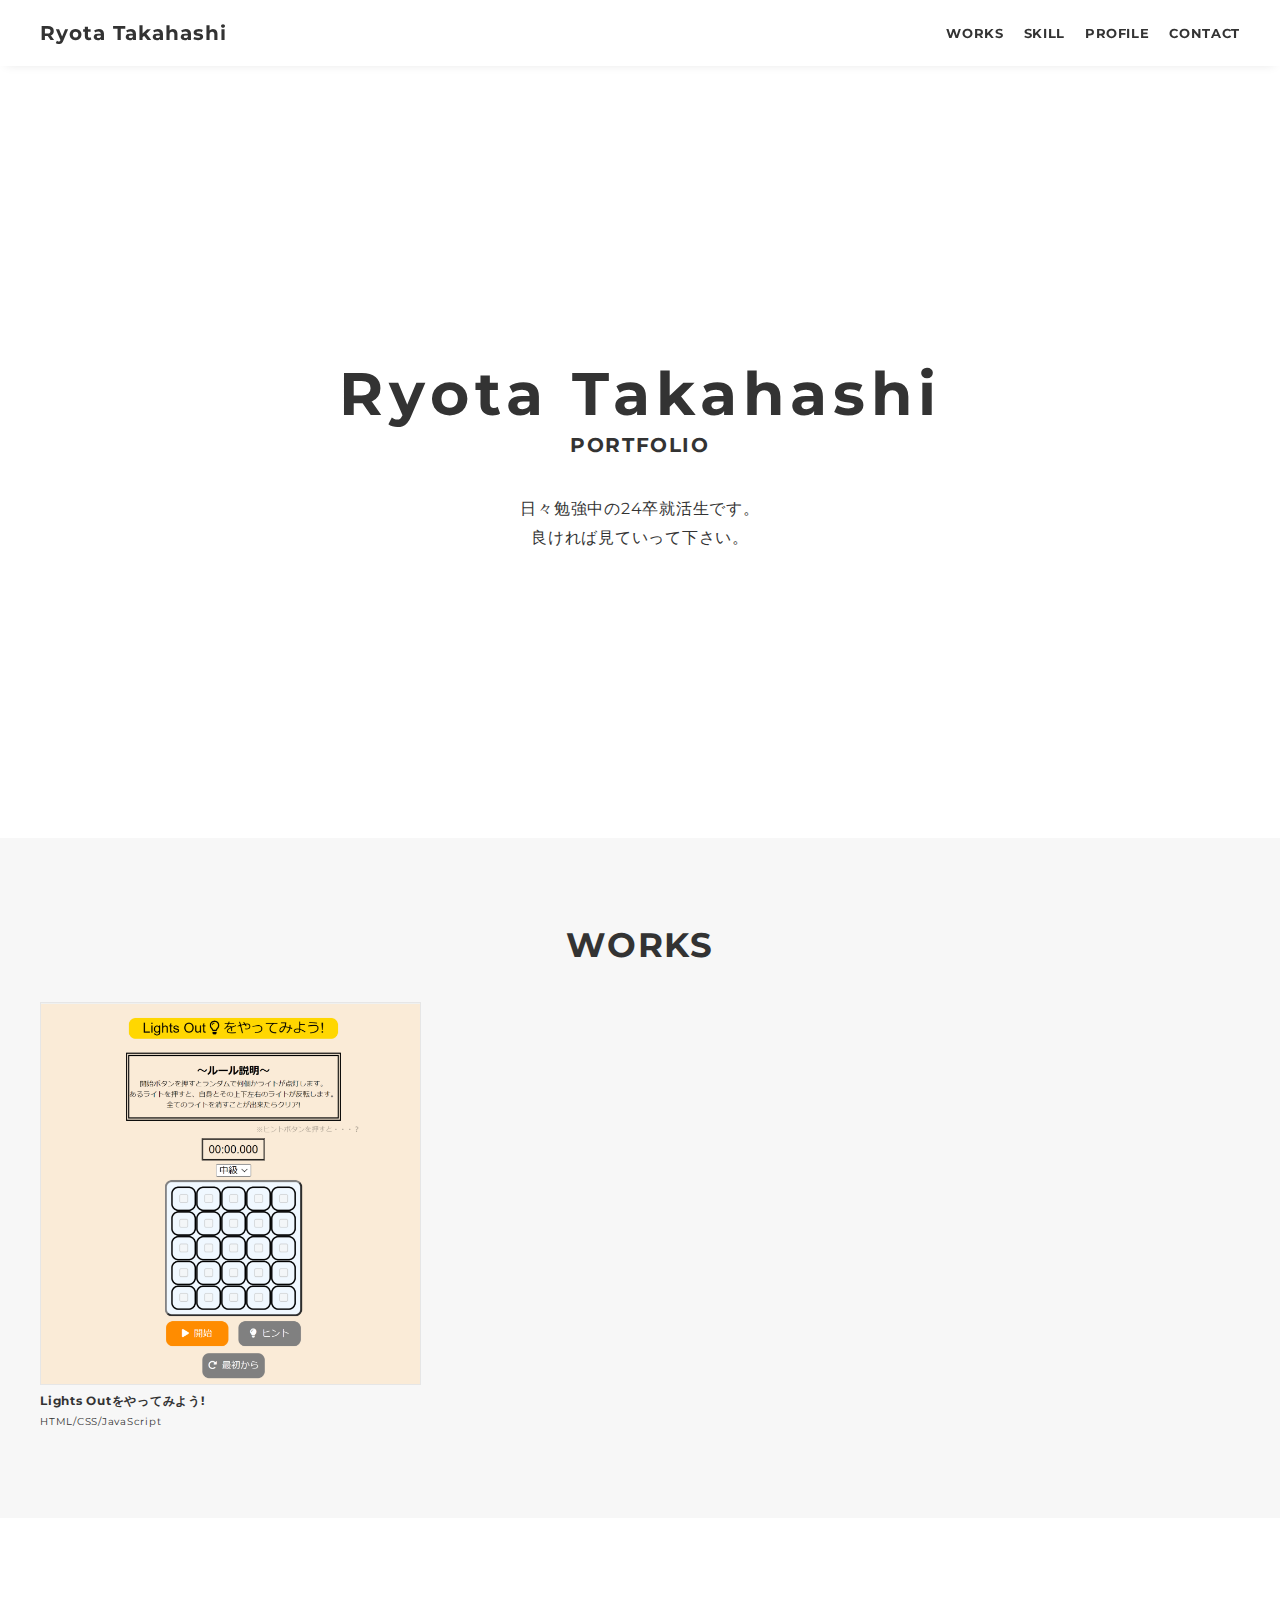
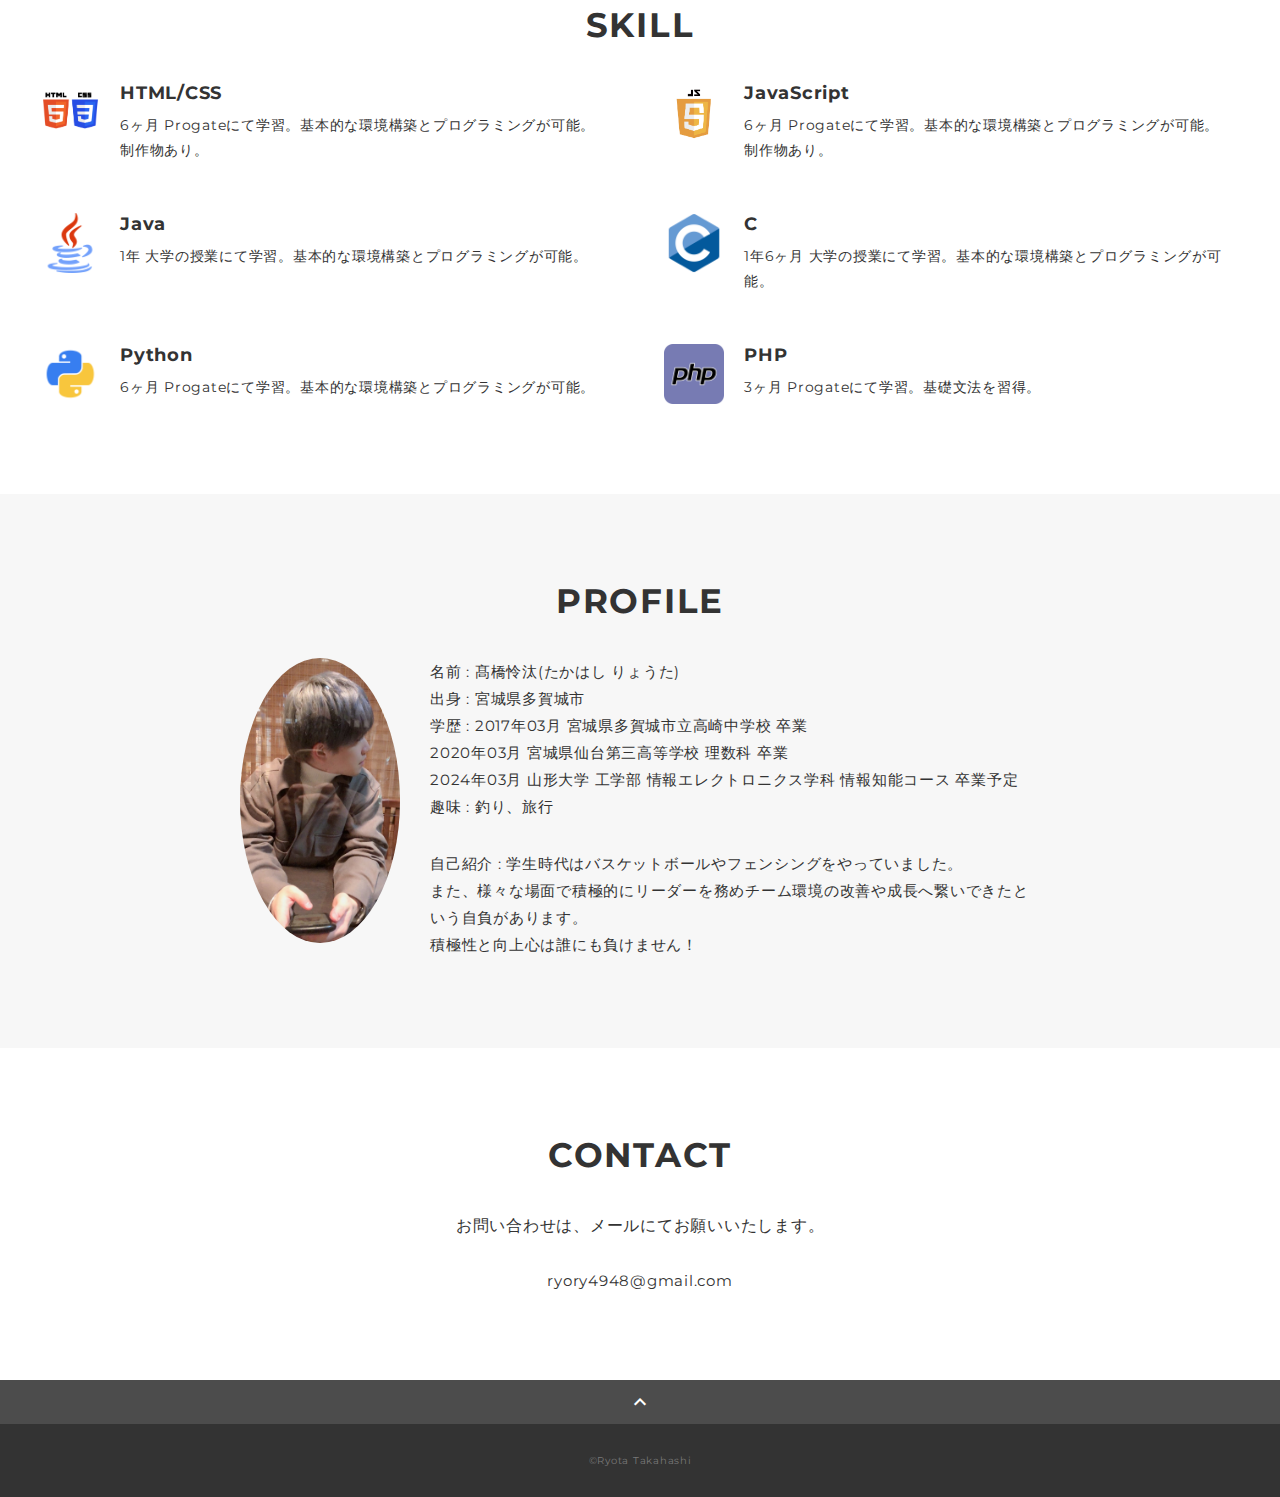
==== index.html @ b8c76a97 "Add files via upload" ====
<!DOCTYPE html>
<html>
<head>
  <meta charset="utf-8">
  <meta name="viewport" content="width=device-width,initial-scale=1">
  <meta property='og:type' content='website'>
  <meta property='og:title' content='Ryota Takahashi ポートフォリオ'>
  <meta property='og:url' content='URLが入る'>
  <meta property='og:description' content='Ryota Takahashiのポートフォリオサイトです。'>
  <meta property="og:image" content="img/ogp.png">
  <meta name="description" content="Ryota Takahashiのポートフォリオサイトです" />
  <title>Ryota Takahashi ポートフォリオ</title>
  <link rel="preconnect" href="https://fonts.gstatic.com">
  <link href="https://fonts.googleapis.com/css2?family=Montserrat:wght@400;700&display=swap" rel="stylesheet">
  <link href="https://fonts.googleapis.com/css?family=Material+Icons+Outlined" rel="stylesheet">
  <link href="css/ress.css" media="all" rel="stylesheet" type="text/css" />
  <link href="css/style.css" media="all" rel="stylesheet" type="text/css" />
</head>

<body>
  <div class="wrapper">

    <!-- header -->
    <header class="header ">
      <div class="container">
        <h1 class="header-logo">
          <a href=".">Ryota Takahashi</a>
        </h1>
        <nav class="gnav">
          <ul class="gnav-list">
            <li class="gnav-item"><a href="#works">WORKS</a></li>
            <li class="gnav-item"><a href="#skill">SKILL</a></li>
            <li class="gnav-item"><a href="#about">PROFILE</a></li>
            <li class="gnav-item"><a href="#contact">CONTACT</a></li>
          </ul>
        </nav>
      </div>
    </header>
    <!-- /header -->

    <main class="content">

      <!-- mv -->
      <div class="mv">
        <div class="mv-container">
          <p class="mv-title">Ryota Takahashi</p>
          <p class="mv-subtitle">PORTFOLIO</p>
          <p class="mv-text">
            日々勉強中の24卒就活生です。<br>
            良ければ見ていって下さい。<br>
          </p>
        </div>
      </div>
      <!-- /mv -->

      <!-- works -->
      <section class="works section" id="works">
        <div class="container">
          <h2 class="title">WORKS</h2>
          <div class="works-list">
            <a class="works-item" href="works-1-lightsOut.html">
              <div class="works-img"><img src="img/works-1-lightsOut.png" alt="" /></div>
              <p class="works-name">Lights Outをやってみよう!</p>
              <p class="works-info">HTML/CSS/JavaScript</p>
            </a>
          </div>
        </div>
      </section>
      <!-- /works -->

      <!-- skill -->
      <section class="skill section" id="skill">
        <div class="container">
          <h2 class="title">SKILL</h2>
          <div class="skill-list">
            <div class="skill-item">
              <p class="skill-img"><img src="img/icon_htmlcss.png"></p>
              <div class="skill-body">
                <h3 class="skill-name">HTML/CSS</h3>
                <p class="skill-text">
                  6ヶ月 Progateにて学習。基本的な環境構築とプログラミングが可能。
                  <br>制作物あり。
                </p>
              </div>
            </div>
            <div class="skill-item">
              <p class="skill-img"><img src="img/icon_js.png"></p>
              <div class="skill-body">
                <h3 class="skill-name">JavaScript</h3>
                <p class="skill-text">
                  6ヶ月 Progateにて学習。基本的な環境構築とプログラミングが可能。
                  <br>制作物あり。
                </p>
              </div>
            </div>
            <div class="skill-item">
              <p class="skill-img"><img src="img/icon_java.png" alt=""></p>
              <div class="skill-body">
                <h3 class="skill-name">Java</h3>
                <p class="skill-text">
                  1年 大学の授業にて学習。基本的な環境構築とプログラミングが可能。</p>
              </div>
            </div>
            <div class="skill-item">
              <p class="skill-img"><img src="img/icon_c.png" alt=""></p>
              <div class="skill-body">
                <h3 class="skill-name">C</h3>
                <p class="skill-text">
                  1年6ヶ月 大学の授業にて学習。基本的な環境構築とプログラミングが可能。</p>
              </div>
            </div>
            <div class="skill-item">
              <p class="skill-img"><img src="img/icon_python.png" alt=""></p>
              <div class="skill-body">
                <h3 class="skill-name">Python</h3>
                <p class="skill-text">
                  6ヶ月 Progateにて学習。基本的な環境構築とプログラミングが可能。</p>
              </div>
            </div>
            <div class="skill-item">
              <p class="skill-img"><img src="img/icon_php.png" alt=""></p>
              <div class="skill-body">
                <h3 class="skill-name">PHP</h3>
                <p class="skill-text">
                  3ヶ月 Progateにて学習。基礎文法を習得。</p>
              </div>
            </div>
          </div>
        </div>
      </section>
      <!-- /skill -->

      <!-- about -->
      <section class="about section" id="about">
        <div class="container">
          <h2 class="title">PROFILE</h2>
          <div class="profile">
            <p class="profile-img">
              <img src="img/profile.jpg" alt="">
            </p>
            <div class="profile-body">
              <p>
                名前 : 髙橋怜汰(たかはし りょうた)<br>
                出身 : 宮城県多賀城市<br>
                学歴 : 2017年03月 宮城県多賀城市立高崎中学校 卒業<br>
                2020年03月 宮城県仙台第三高等学校 理数科 卒業<br>
                2024年03月 山形大学 工学部 情報エレクトロニクス学科 情報知能コース 卒業予定<br>
                趣味 : 釣り、旅行
              </p>
              <p>
                自己紹介 : 学生時代はバスケットボールやフェンシングをやっていました。<br>
                また、様々な場面で積極的にリーダーを務めチーム環境の改善や成長へ繋いできたという自負があります。<br>
                積極性と向上心は誰にも負けません！
              </p>
            </div>
          </div>
        </div>
      </section>
      <!-- /about -->

      <!-- contact -->
      <section class="contact section" id="contact">
        <div class="container">
          <h2 class="title">CONTACT</h2>
          <p class="lead">
            お問い合わせは、メールにてお願いいたします。
          </p>
          <div class="contact-list">
            <p class="contact-item">ryory4948@gmail.com</p>
          </div>
        </div>
      </section>
      <!-- /contact -->
      <div class="page-top" id="js-page-top">
        <span class="material-icons-outlined">expand_less</span>
      </div>
    </main>

    <!-- footer -->
    <footer class="footer">
      <div class="copyright">&copy;Ryota Takahashi</div>
    </footer>
    <!-- /footer -->

  </div>
  <script src="https://ajax.googleapis.com/ajax/libs/jquery/3.6.0/jquery.min.js"></script>
  <script type='text/javascript' src="js/script.js"></script>
</body>
</html>
---- css/ress.css ----
/*!
 * ress.css • v3.0.1
 * MIT License
 * github.com/filipelinhares/ress
 */

/* # =================================================================
   # Global selectors
   # ================================================================= */

html {
  box-sizing: border-box;
  word-break: normal;
  -moz-tab-size: 4;
  tab-size: 4;

  -webkit-text-size-adjust: 100%; /* Prevent adjustments of font size after orientation changes in iOS */
}

*,
::before,
::after {
  box-sizing: inherit;
  background-repeat: no-repeat; /* Set `background-repeat: no-repeat` to all elements and pseudo elements */
}

::before,
::after {
  vertical-align: inherit;
  text-decoration: inherit; /* Inherit text-decoration and vertical align to ::before and ::after pseudo elements */
}

* {
  margin: 0;
  padding: 0; /* Reset `padding` and `margin` of all elements */
}

/* # =================================================================
   # General elements
   # ================================================================= */

hr {
  overflow: visible; /* Show the overflow in Edge and IE */
  height: 0; /* Add the correct box sizing in Firefox */
}

details,
main {
  display: block; /* Render the `main` element consistently in IE. */
}

summary {
  display: list-item; /* Add the correct display in all browsers */
}

small {
  font-size: 80%; /* Set font-size to 80% in `small` elements */
}

[hidden] {
  display: none; /* Add the correct display in IE */
}

abbr[title] {
  /* Add the correct text decoration in Chrome, Edge, IE, Opera, and Safari */
  text-decoration: underline;
  text-decoration: underline dotted;
  border-bottom: none; /* Remove the bottom border in Chrome 57 */
}

a {
  background-color: transparent; /* Remove the gray background on active links in IE 10 */
}

a:active,
a:hover {
  outline-width: 0; /* Remove the outline when hovering in all browsers */
}

code,
kbd,
pre,
samp {
  font-family: monospace, monospace; /* Specify the font family of code elements */
}

pre {
  font-size: 1em; /* Correct the odd `em` font sizing in all browsers */
}

b,
strong {
  font-weight: bolder; /* Add the correct font weight in Chrome, Edge, and Safari */
}

/* https://gist.github.com/unruthless/413930 */
sub,
sup {
  position: relative;
  font-size: 75%;
  line-height: 0;
  vertical-align: baseline;
}

sub {
  bottom: -.25em;
}

sup {
  top: -.5em;
}

/* # =================================================================
   # Forms
   # ================================================================= */

input {
  border-radius: 0;
}

/* Replace pointer cursor in disabled elements */
[disabled] {
  cursor: default;
}

[type="number"]::-webkit-container-spin-button,
[type="number"]::-webkit-outer-spin-button {
  height: auto; /* Correct the cursor style of increment and decrement buttons in Chrome */
}

[type="search"] {
  outline-offset: -2px; /* Correct the outline style in Safari */

  -webkit-appearance: textfield; /* Correct the odd appearance in Chrome and Safari */
}

[type="search"]::-webkit-search-decoration {
  -webkit-appearance: none; /* Remove the container padding in Chrome and Safari on macOS */
}

textarea {
  overflow: auto; /* Internet Explorer 11+ */
  resize: vertical; /* Specify textarea resizability */
}

button,
input,
optgroup,
select,
textarea {
  font: inherit; /* Specify font inheritance of form elements */
}

optgroup {
  font-weight: bold; /* Restore the font weight unset by the previous rule */
}

button {
  overflow: visible; /* Address `overflow` set to `hidden` in IE 8/9/10/11 */
}

button,
select {
  text-transform: none; /* Firefox 40+, Internet Explorer 11- */
}

/* Apply cursor pointer to button elements */
button,
[type="button"],
[type="reset"],
[type="submit"],
[role="button"] {
  cursor: pointer;
  color: inherit;
}

/* Remove container padding and border in Firefox 4+ */
button::-moz-focus-container,
[type="button"]::-moz-focus-container,
[type="reset"]::-moz-focus-container,
[type="submit"]::-moz-focus-container {
  padding: 0;
  border-style: none;
}

/* Replace focus style removed in the border reset above */
button:-moz-focusring,
[type="button"]::-moz-focus-container,
[type="reset"]::-moz-focus-container,
[type="submit"]::-moz-focus-container {
  outline: 1px dotted ButtonText;
}

button,
html [type="button"],
/* Prevent a WebKit bug where (2) destroys native `audio` and `video`controls in Android 4 */
[type="reset"],
[type="submit"] {
  -webkit-appearance: button; /* Correct the inability to style clickable types in iOS */
}

/* Remove the default button styling in all browsers */
button,
input,
select,
textarea {
  border-style: none;
  background-color: transparent;
}

/* Style select like a standard input */
select {
  -webkit-appearance: none; /* Chrome 41+ */
  -moz-appearance: none; /* Firefox 36+ */
}

select::-ms-expand {
  display: none; /* Internet Explorer 11+ */
}

select::-ms-value {
  color: currentColor; /* Internet Explorer 11+ */
}

legend {
  display: table; /* Correct the text wrapping in Edge and IE */
  max-width: 100%; /* Correct the text wrapping in Edge and IE */
  max-width: 100%; /* Correct the text wrapping in Edge 18- and IE */
  white-space: normal; /* Correct the text wrapping in Edge and IE */
  color: inherit; /* Correct the color inheritance from `fieldset` elements in IE */
  border: 0; /* Correct `color` not being inherited in IE 8/9/10/11 */
}

::-webkit-file-upload-button {
  font: inherit; /* Change font properties to `inherit` in Chrome and Safari */
  color: inherit;
  /* Correct the inability to style clickable types in iOS and Safari */

  -webkit-appearance: button;
}

/* # =================================================================
   # Specify media element style
   # ================================================================= */

img {
  border-style: none; /* Remove border when inside `a` element in IE 8/9/10 */
}

/* Add the correct vertical alignment in Chrome, Firefox, and Opera */
progress {
  vertical-align: baseline;
}

/* # =================================================================
   # Accessibility
   # ================================================================= */

/* Hide content from screens but not screenreaders */
@media screen {
  [hidden~="screen"] {
    display: inherit;
  }
  [hidden~="screen"]:not(:active):not(:focus):not(:target) {
    position: absolute !important;
    clip: rect(0 0 0 0) !important;
  }
}

/* Specify the progress cursor of updating elements */
[aria-busy="true"] {
  cursor: progress;
}

/* Specify the pointer cursor of trigger elements */
[aria-controls] {
  cursor: pointer;
}

/* Specify the unstyled cursor of disabled, not-editable, or otherwise inoperable elements */
[aria-disabled] {
  cursor: default;
}
---- css/style.css ----
body {
  font-family: "Montserrat","Helvetica Neue",Arial,"Hiragino Kaku Gothic ProN","Hiragino Sans",Meiryo,sans-serif;
  font-size: 15px;
  letter-spacing: .05em;
  color: #333;
}

a {
  transition: opacity .3s;
  text-decoration: none;
  color: #1ca9e3;
}

img {
  max-width: 100%;
  height: auto;
  vertical-align: bottom;
  border-style: none;
}



.pc-only {
  display: block;
}



/*--------------------------------
 レイアウト
---------------------------------*/
.wrapper {
  padding-top: 73px;
}

.section {
  padding: 90px 0;
}

.section:nth-of-type(odd) {
  background-color: #f7f7f7;
}

.container {
  max-width: 1340px;
  margin: 0 auto;
  padding: 0 40px;
}

/*--------------------------------
 見出し
---------------------------------*/
.title {
  font-size: 34px;
  font-weight: bold;
  line-height: 1;
  margin-bottom: 40px;
  text-align: center;
  letter-spacing: .05em;
  color: #333;
}

.lead {
  font-size: 16px;
  line-height: 1.8;
  margin-bottom: 30px;
}

/*--------------------------------
ヘッダー
---------------------------------*/
.header {
  position: fixed;
  top: 0;
  z-index: 1;
  width: 100%;
  background-color: #fff;
  box-shadow: 0 5px 10px -6px rgba(0,0,0,.1);
}

.header .container {
  display: flex;
  align-items: center;
  justify-content: space-between;
  padding: 20px 40px;
}

.header-logo {
  font-size: 20px;
  font-weight: bold;
  line-height: 1.2;
  margin-right: 20px;
  letter-spacing: .05em;
}

.header-logo a {
  color: #333;
}

.gnav-list {
  display: flex;
  justify-content: space-between;
  list-style: none;
}

.gnav-item:not(:last-child) {
  margin-right: 20px;
}

.gnav-item a {
  position: relative;
  font-size: 13px;
  font-weight: bold;
  display: inline-block;
  padding: 5px 0;
  transition: .3s;
  letter-spacing: .05em;
  color: #333;
}
.gnav-item a:after {
  position: absolute;
  bottom: 0;
  left: 50%;
  width: 0;
  height: 3px;
  content: "";
  transition: .3s;
  -webkit-transform: translateX(-50%);
  transform: translateX(-50%);
  background-color: #333;
}

.gnav-item a:hover:after {
  width: 100%;
}

/*--------------------------------
 メインビジュアル
---------------------------------*/
.mv {
  display: flex;
  align-items: center;
  justify-content: center;
  height: 85vh;
  text-align: center;

}

.mv-container {
  padding: 0 40px;
}

.mv-title {
  font-size: 60px;
  font-weight: bold;
  line-height: 1.2;
  margin-bottom: 5px;
  letter-spacing: .1em;
}
.mv-subtitle {
  font-size: 20px;
  font-weight: bold;
  line-height: 1;
  margin-bottom: 40px;
  letter-spacing: .08em;
}

.mv-text {
  font-size: 16px;
  line-height: 1.8;
}

/*--------------------------------
 Works
---------------------------------*/
.works-list {
  display: flex;
  flex-wrap: wrap;
  margin-bottom: -40px;
}

.works-item {
  width: 31.74603%;
  margin-right: 1.58730%;
  margin-bottom: 40px;
  color: #333;
}

.works-item:hover {
  opacity: .9;
}

.works-item:nth-of-type(3n) {
  margin-right: 0;
}

.works-img img {
  border: 1px solid #e6e6e6;
}

.works-name {
  font-size: 12px;
  font-weight: bold;
  margin-top: 8px;
}

.works-info {
  font-size: 10px;
  margin-top: 5px;
}

/*--------------------------------
 Skill
---------------------------------*/
.skill-list {
  display: flex;
  flex-wrap: wrap;
  justify-content: space-between;
  margin-bottom: -50px;
}

.skill-item {
  display: flex;
  align-items: flex-start;
  justify-content: space-between;
  width: 48%;
  margin-bottom: 50px;
}

.skill-img {
  width: 60px;
  height: auto;
  margin-right: 20px;
}

.skill-body {
  flex: 1;
}

.skill-name {
  margin-bottom: 10px;
}

.skill-text {
  font-size: 14px;
  line-height: 1.8;
}

/*--------------------------------
 About
---------------------------------*/
.profile {
  display: flex;
  flex-wrap: wrap;
  max-width: 800px;
  margin: 0 auto;
}
.profile-img {
  width: 20%;
  margin-right: 30px;
  border-radius: 50%;
}
.profile-img img {
  border-radius: 50%;
}
.profile-body {
  flex: 1;
}

.profile-body p {
  font-size: 15px;
  line-height: 1.8;
}

.profile-body p:not(:last-child) {
  margin-bottom: 30px;
}

/*--------------------------------
 Contact
---------------------------------*/
.contact {
  text-align: center;
}

.contact-item:not(:last-child) {
  margin-right: 10px;
}

.contact-text {
  margin-top: 10px;
}
/*--------------------------------
 ページトップ
---------------------------------*/
.page-top {
  font-weight: bold;
  padding: 10px;
  cursor: pointer;
  text-align: center;
  background-color: #4c4c4c;
}

.page-top .material-icons-outlined {
  vertical-align: bottom;
  color: #fff;
}

/*--------------------------------
 フッター
---------------------------------*/
.footer {
  padding: 30px;
  background-color: #333;
}

.copyright {
  font-size: 10px;
  text-align: center;
  color: #797979;
}

/*--------------------------------
 下層：Worksページ
---------------------------------*/
.article {
  padding: 80px 0;
}

.article-container {
  max-width: 1040px;
  margin: 0 auto;
  padding: 0 20px;
}

.article-title {
  margin-bottom: 30px;
  text-align: center;
}

.article-body {
  max-width: 720px;
  margin: 0 auto;
  margin-bottom: 80px;
}

.article-body h3 {
  position: relative;
  font-size: 18px;
  margin-bottom: 5px;
  padding-left: 1em;
}

.article-body h3:not(:first-child) {
  margin-top: 50px;
}

.article-body h3::before {
  position: absolute;
  top: 0;
  left: 0;
  width: 4px;
  height: 100%;
  content: "";
  border-radius: 3px;
  background-color: #333;
}

.article-body p {
  font-size: 15px;
  line-height: 1.8;
  margin-bottom: 30px;
}

.home-link {
  text-align: center;
}

/*media Queries 767
----------------------------------------------------*/
@media screen and (max-width: 767px) {
  body {
    font-size: 14px;
  }

  .pc-only {
    display: none;
  }

  .sp-only {
    display: block;
  }

  /* 見出し */
  .title {
    font-size: 26px;
    margin-bottom: 20px;
  }

  .lead {
    font-size: 14px;
    line-height: 1.7;
    margin-bottom: 20px;
  }

  /* レイアウト */
  .wrapper {
    padding-top: 57px;
  }

  .section {
    padding: 60px 0;
  }

  .container {
    padding: 0 20px;
  }

  /* ヘッダー */
  .header .container {
    padding: 15px;
  }

  .header-logo {
    font-size: 15px;
    margin-right: 15px;
  }

  .gnav-item:not(:last-child) {
    margin-right: 10px;
  }

  .gnav-item a {
    font-size: 10px;
  }

  .gnav-item a:after {
    display: none;
  }

  /*  メインビジュアル */
  .mv {
    height: 75vh;
  }

  .mv-container {
    padding: 0 20px;
  }

  .mv-title {
    font-size: 30px;
  }
  .mv-subtitle {
    font-size: 16px;
    margin-bottom: 20px;
  }

  .mv-text {
    font-size: 14px;
    line-height: 1.7;
  }

  /* Works */
  .works-name {
    font-size: 12px;
  }

  .works-info {
    margin-top: 3px;
  }

  .works-list {
    justify-content: space-between;
  }

  .works-item {
    flex: 0 0 48%;
    margin-right: 0;
    margin-bottom: 30px;
  }

  /* Skill */
  .skill-list {
    display: block;
    margin-bottom: 0;
  }

  .skill-item {
    width: 100%;
    margin-bottom: 35px;
  }

  .skill-item:last-child {
    margin-bottom: 0;
  }

  .skill-name {
    margin-bottom: 5px;
  }

  .skill-text {
    font-size: 13px;
    line-height: 1.7;
  }

  /* About */
  .profile {
    display: block;
  }
  .profile-img {
    width: 150px;
    margin: 0 auto;
    margin-bottom: 25px;
  }

  .profile-body p {
    font-size: 14px;
    line-height: 1.7;
  }

  .profile-body p:not(:last-child) {
    margin-bottom: 20px;
  }

  /* フッター */
  .footer {
    padding: 20px;
  }

  /* 下層ページ */
  .article {
    padding: 50px 0;
  }

  .article-body h3 {
    font-size: 16px;
    padding-left: .8em;
  }

  .article-body h3:not(:first-child) {
    margin-top: 30px;
  }

  .article-body p {
    font-size: 14px;
    line-height: 1.7;
    margin-bottom: 20px;
  }
}
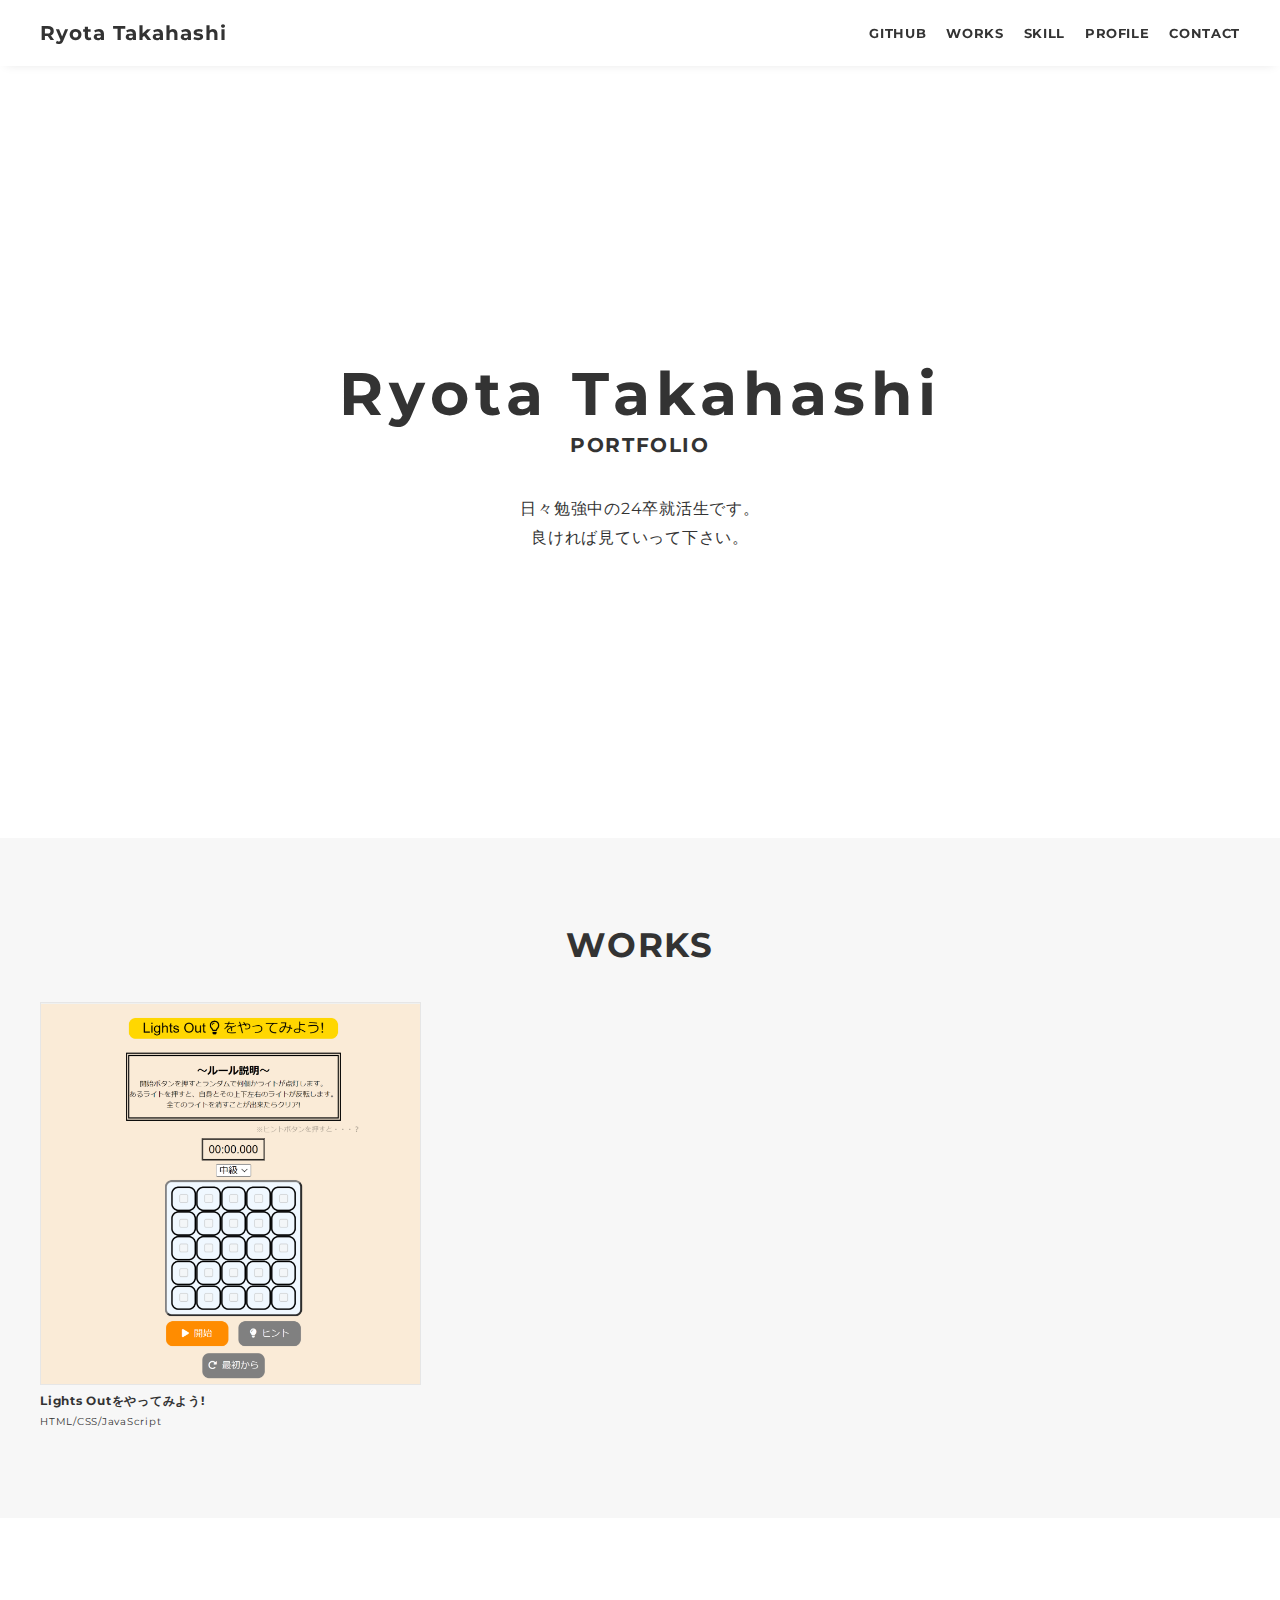
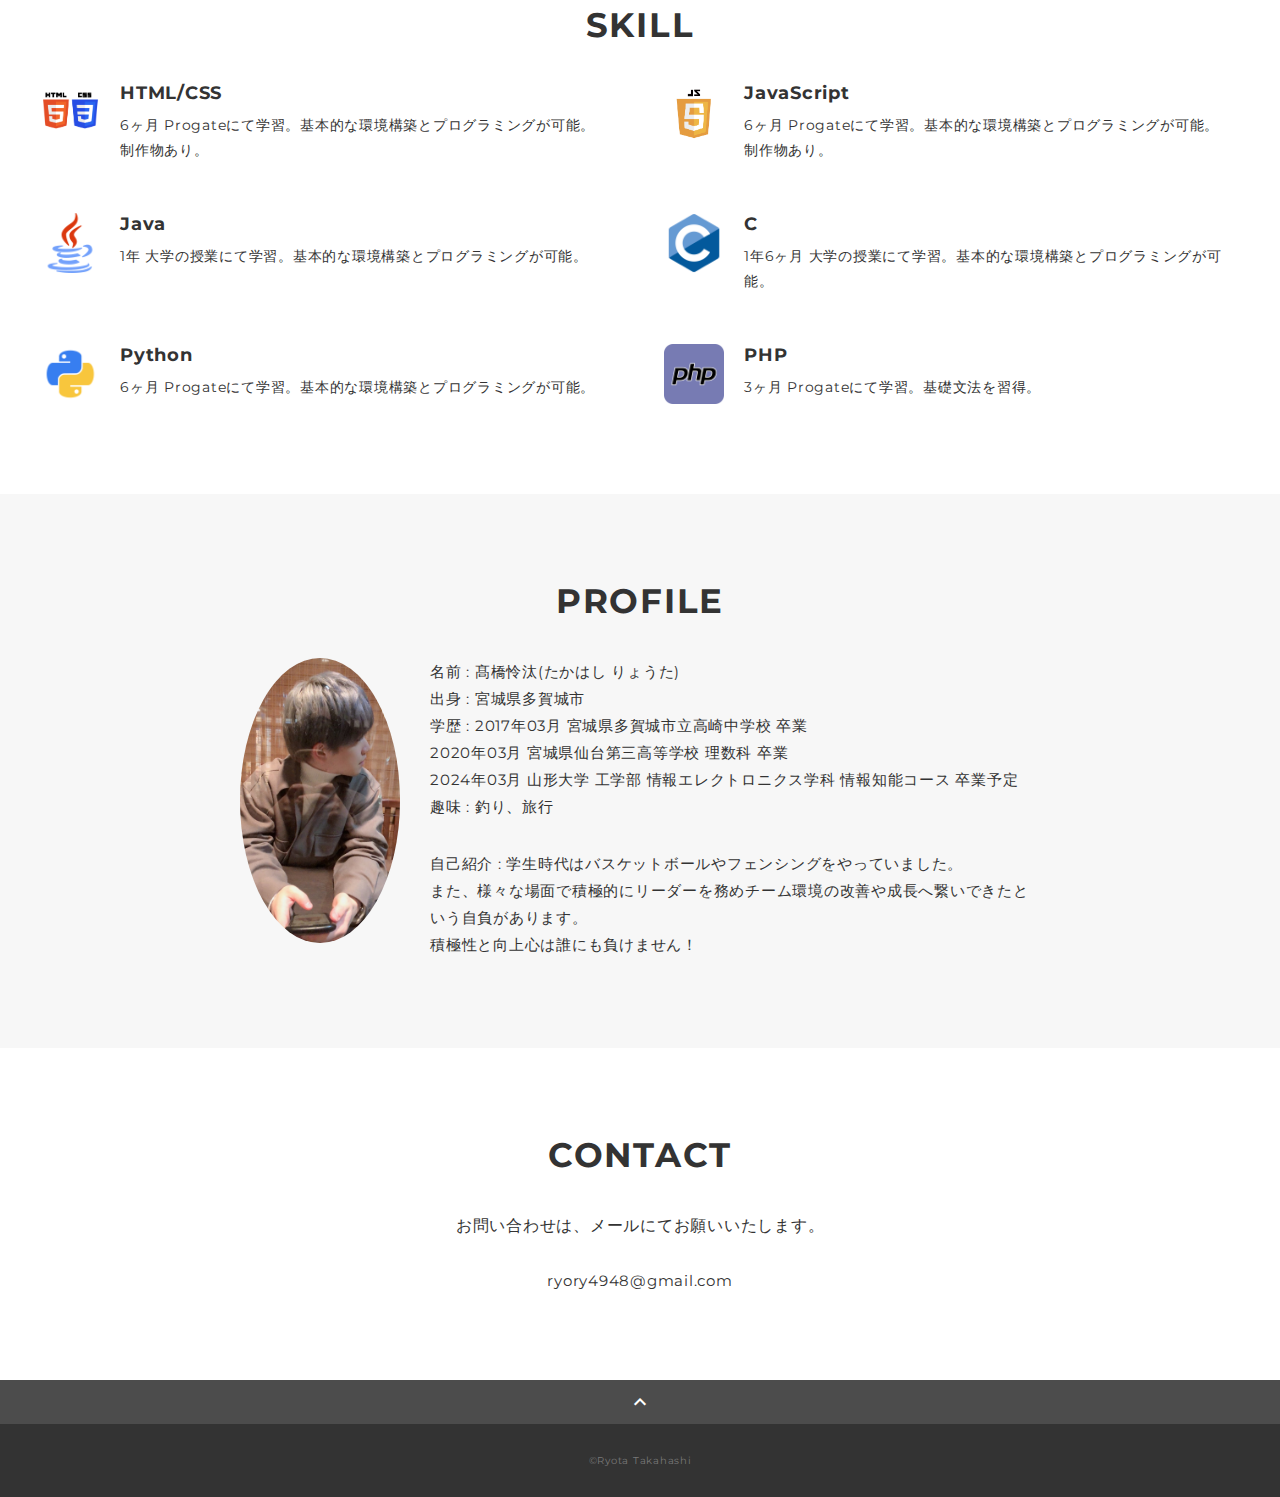
==== commit 0d1d01e4: "Update index.html" ====
--- a/index.html
+++ b/index.html
@@ -28,6 +28,7 @@
         </h1>
         <nav class="gnav">
           <ul class="gnav-list">
+            <li class="gnav-item"><a href="https://github.com/ryory4948">GITHUB</a></li>
             <li class="gnav-item"><a href="#works">WORKS</a></li>
             <li class="gnav-item"><a href="#skill">SKILL</a></li>
             <li class="gnav-item"><a href="#about">PROFILE</a></li>
@@ -59,7 +60,7 @@
           <h2 class="title">WORKS</h2>
           <div class="works-list">
             <a class="works-item" href="works-1-lightsOut.html">
-              <div class="works-img"><img src="img/works-1-lightsOut.png" alt="" /></div>
+              <div class="works-img"><img src="img/works-1-lightsOut.png"></div>
               <p class="works-name">Lights Outをやってみよう!</p>
               <p class="works-info">HTML/CSS/JavaScript</p>
             </a>
--- a/css/style.css
+++ b/css/style.css
@@ -187,7 +187,8 @@
 }
 
 .works-item:hover {
-  opacity: .9;
+  opacity: 0.6;
+  transition-duration: 0.3s;
 }
 
 .works-item:nth-of-type(3n) {
@@ -196,6 +197,11 @@
 
 .works-img img {
   border: 1px solid #e6e6e6;
+}
+
+.works-img:hover img {
+  opacity: 0.3;
+  transition-duration: 0.3s;
 }
 
 .works-name {
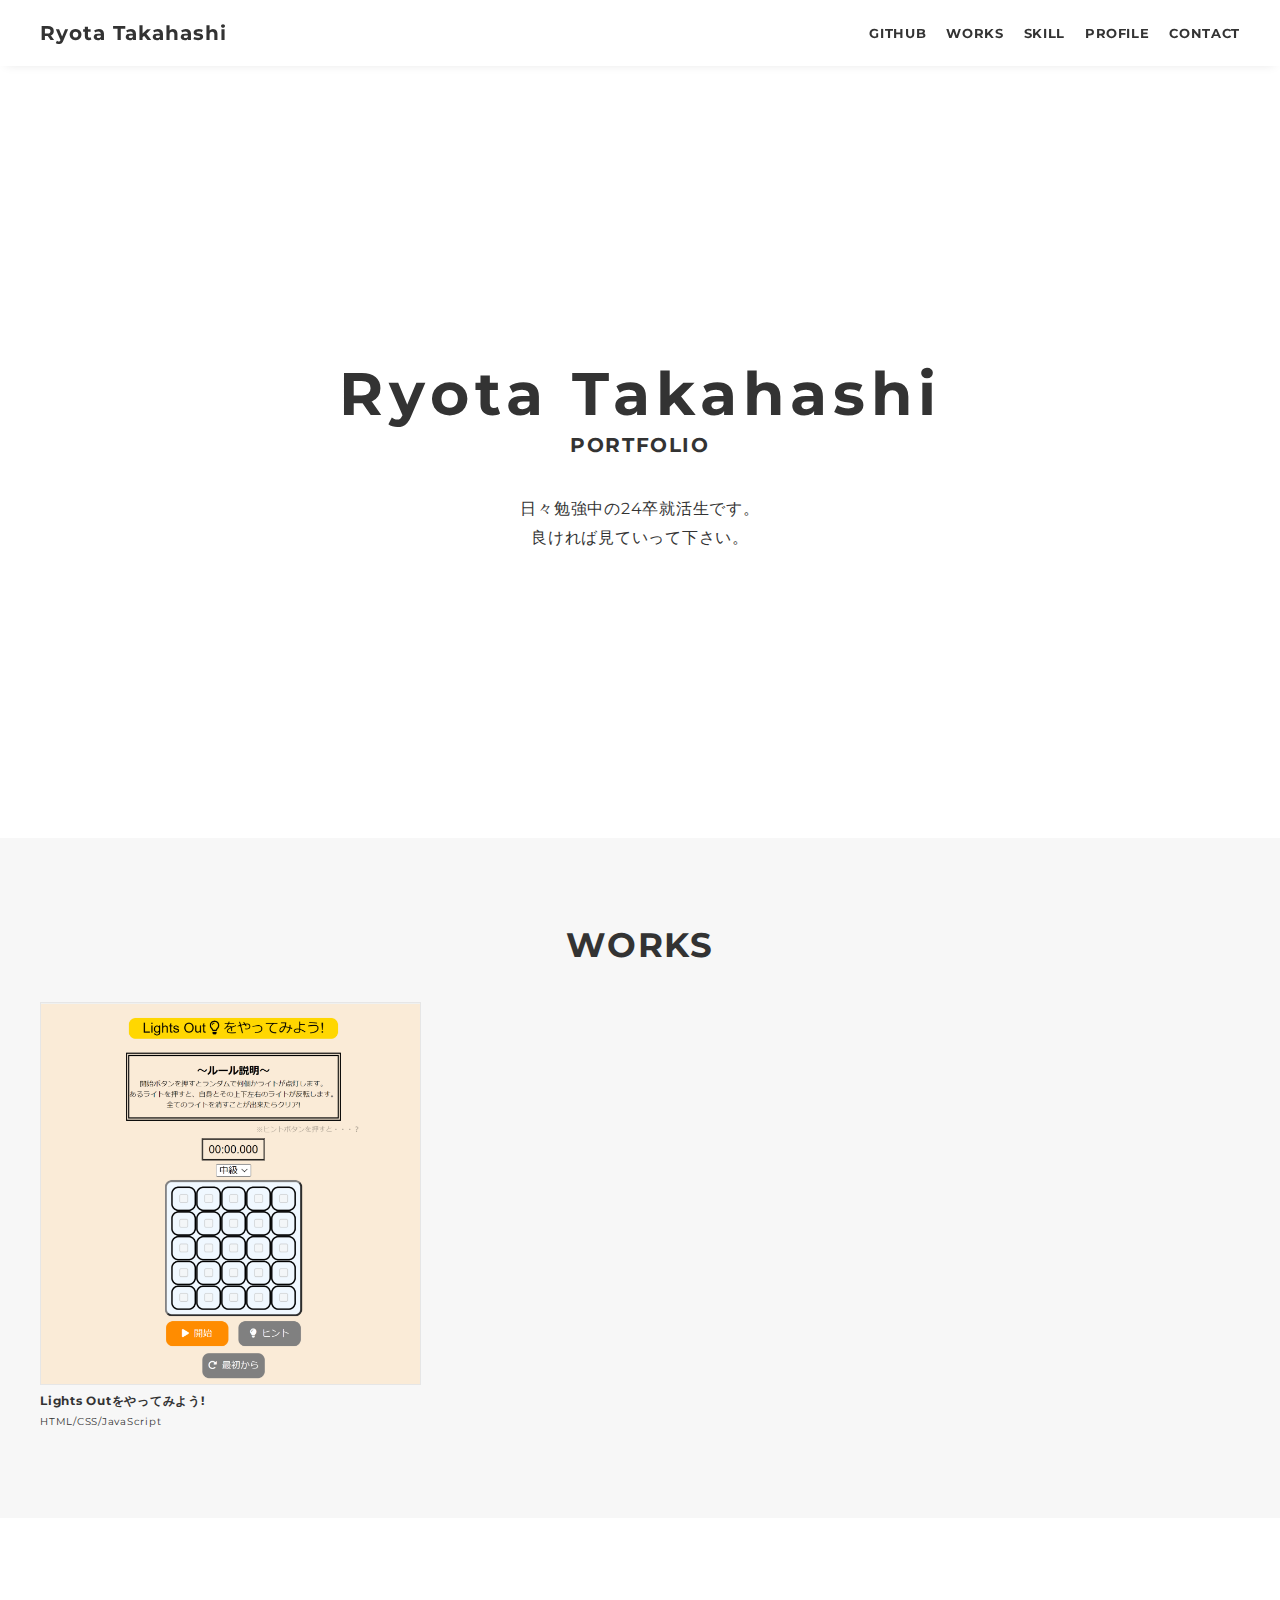
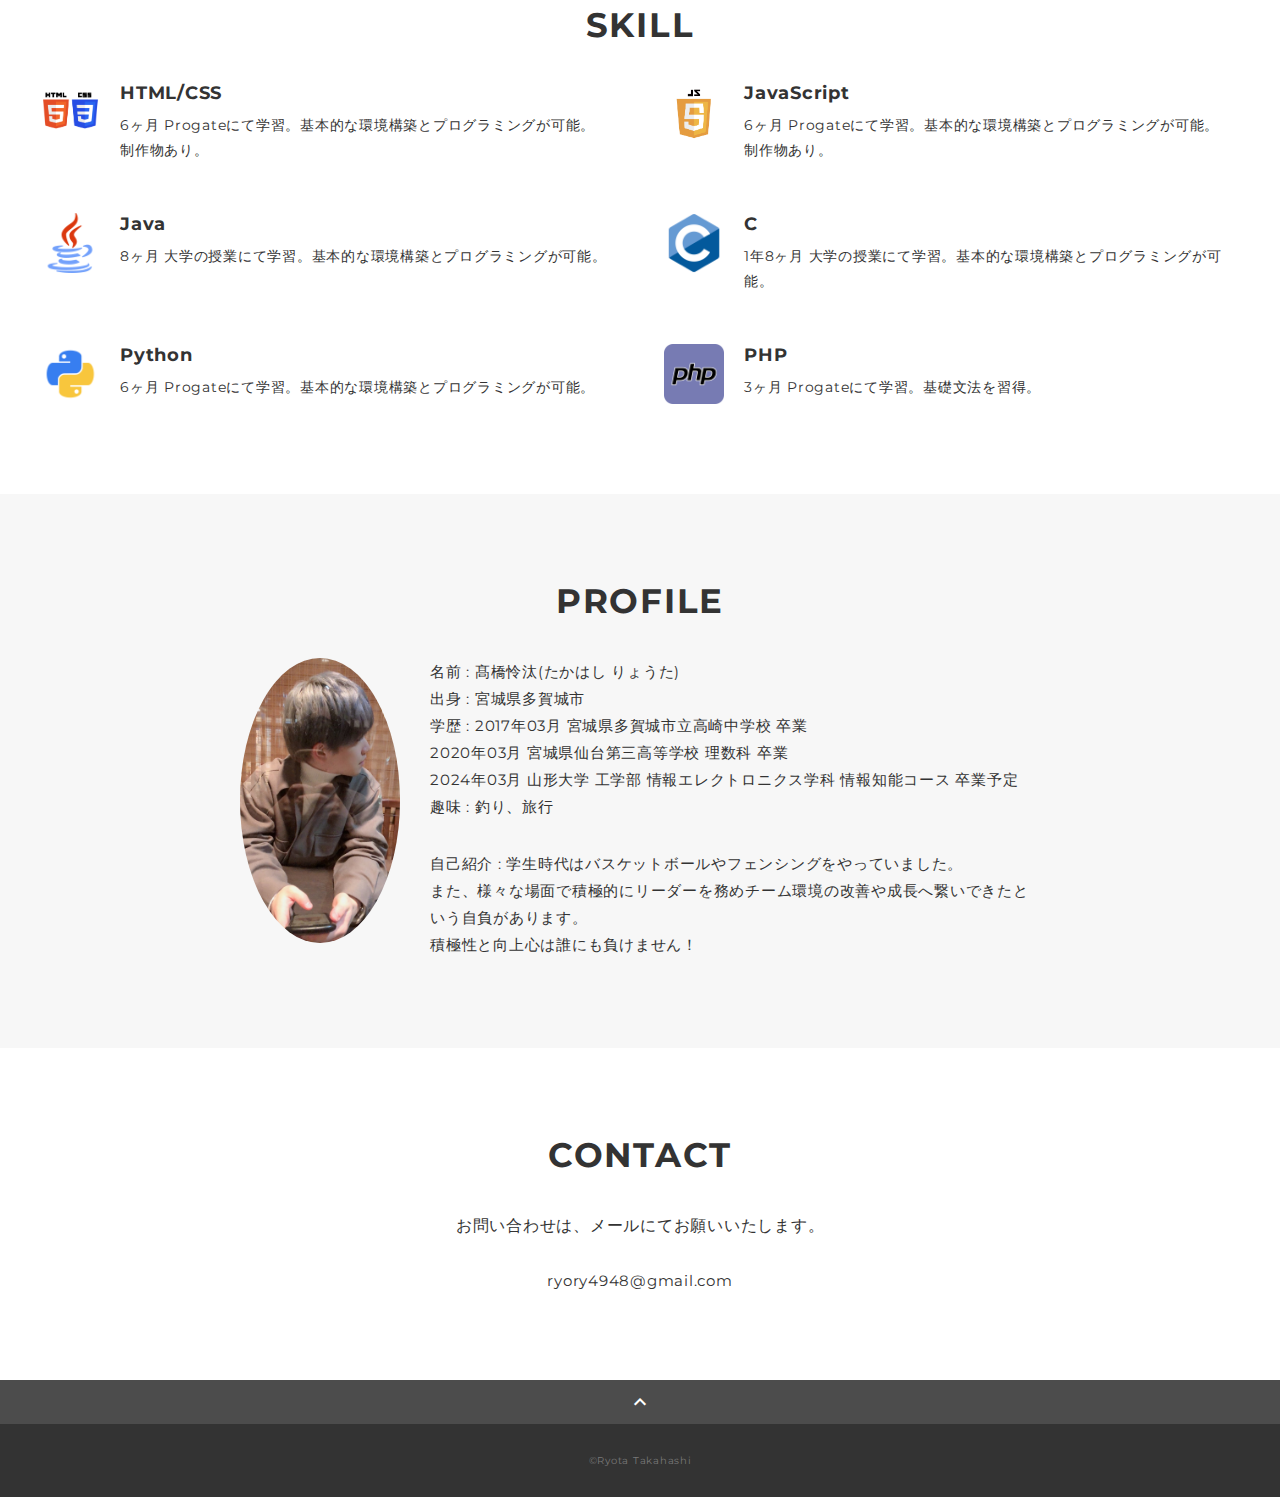
==== commit eda01013: "Update index.html" ====
--- a/index.html
+++ b/index.html
@@ -99,7 +99,7 @@
               <div class="skill-body">
                 <h3 class="skill-name">Java</h3>
                 <p class="skill-text">
-                  1年 大学の授業にて学習。基本的な環境構築とプログラミングが可能。</p>
+                  8ヶ月 大学の授業にて学習。基本的な環境構築とプログラミングが可能。</p>
               </div>
             </div>
             <div class="skill-item">
@@ -107,7 +107,7 @@
               <div class="skill-body">
                 <h3 class="skill-name">C</h3>
                 <p class="skill-text">
-                  1年6ヶ月 大学の授業にて学習。基本的な環境構築とプログラミングが可能。</p>
+                  1年8ヶ月 大学の授業にて学習。基本的な環境構築とプログラミングが可能。</p>
               </div>
             </div>
             <div class="skill-item">
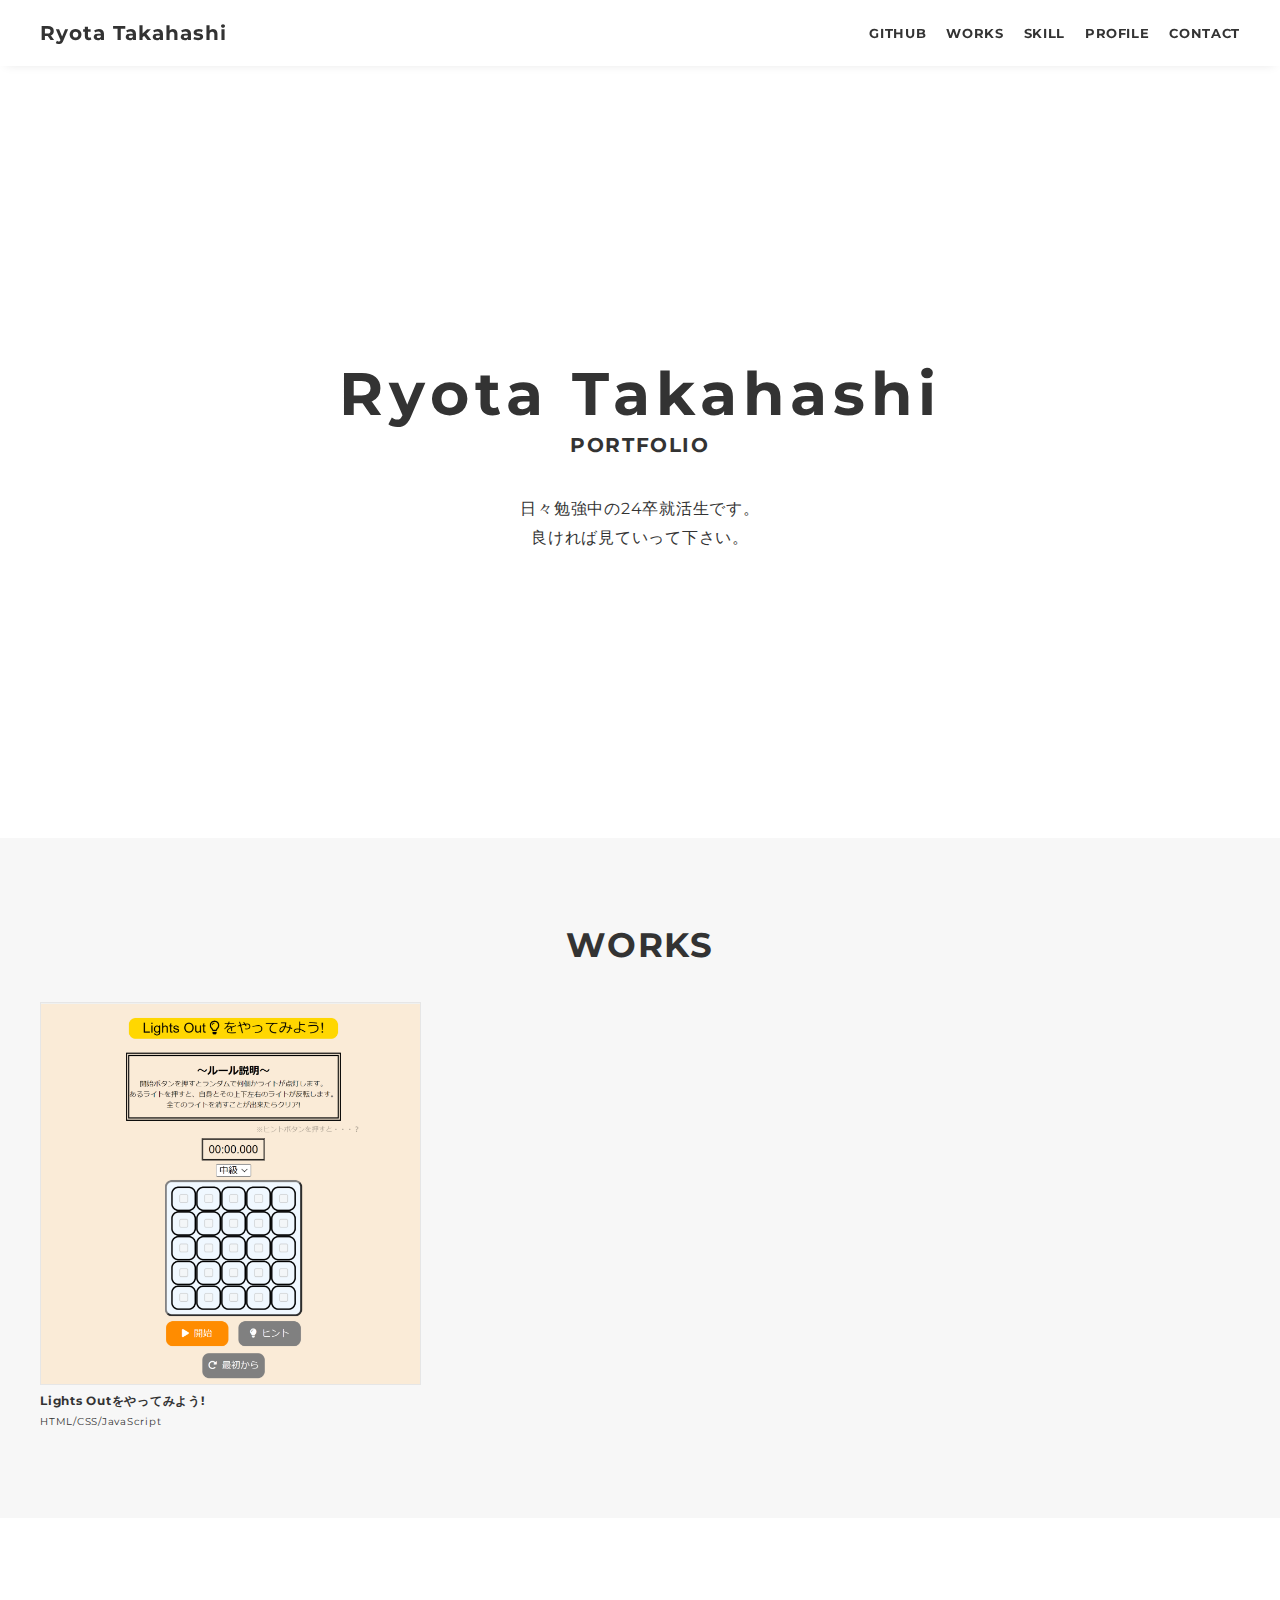
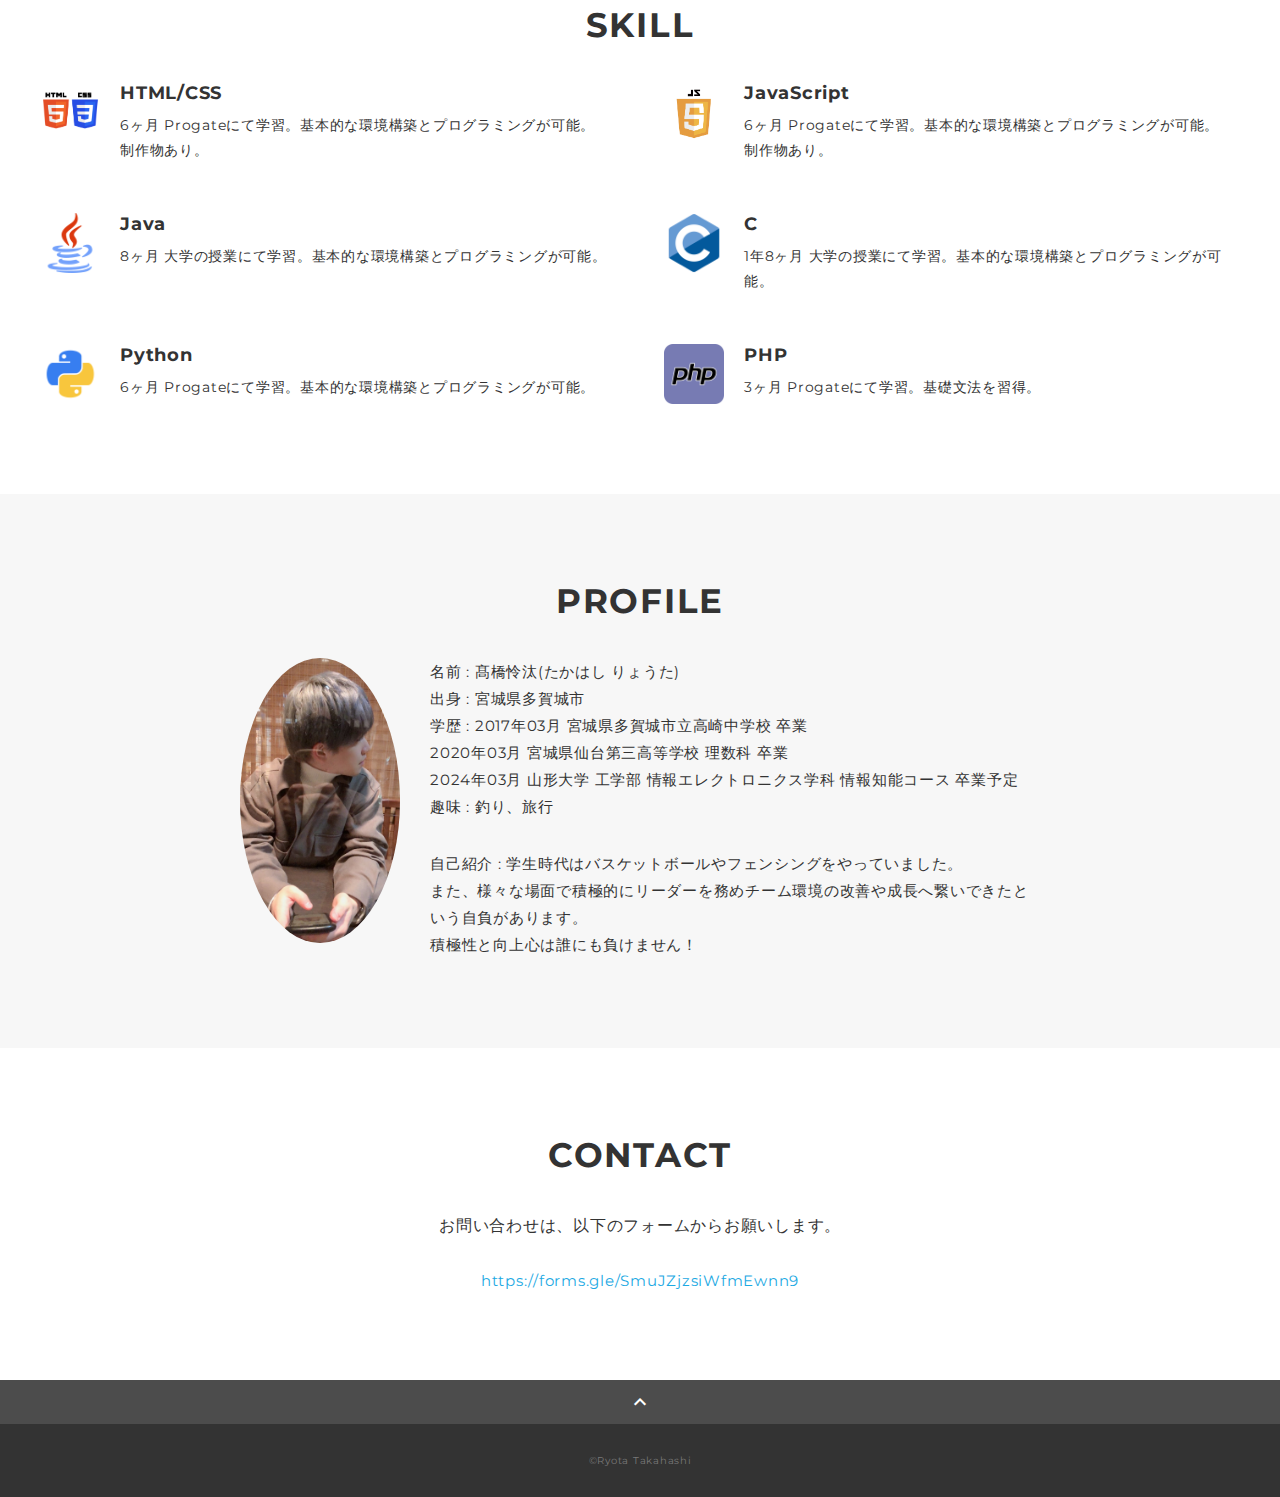
==== commit 9ddb7ebe: "Update index.html" ====
--- a/index.html
+++ b/index.html
@@ -164,10 +164,10 @@
         <div class="container">
           <h2 class="title">CONTACT</h2>
           <p class="lead">
-            お問い合わせは、メールにてお願いいたします。
+            お問い合わせは、以下のフォームからお願いします。
           </p>
           <div class="contact-list">
-            <p class="contact-item">ryory4948@gmail.com</p>
+            <a href="https://forms.gle/SmuJZjzsiWfmEwnn9">https://forms.gle/SmuJZjzsiWfmEwnn9</a>
           </div>
         </div>
       </section>
